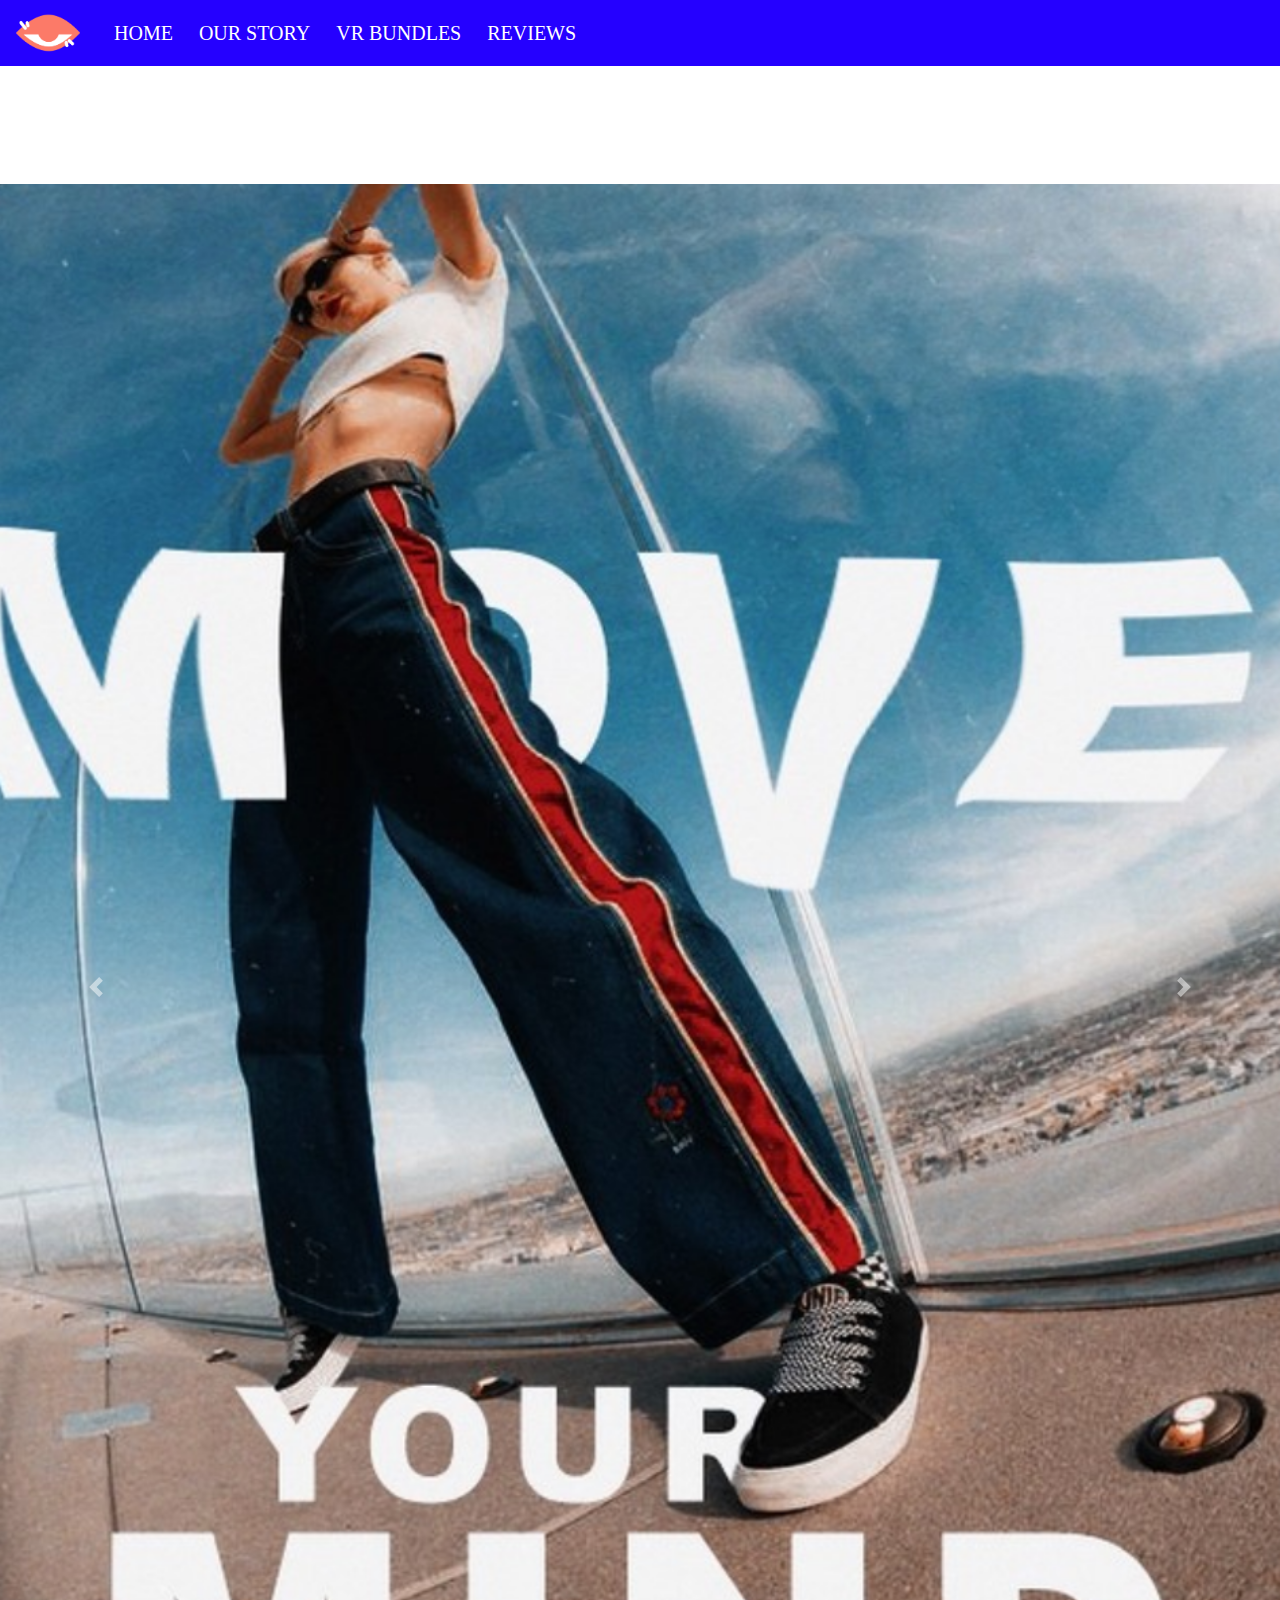
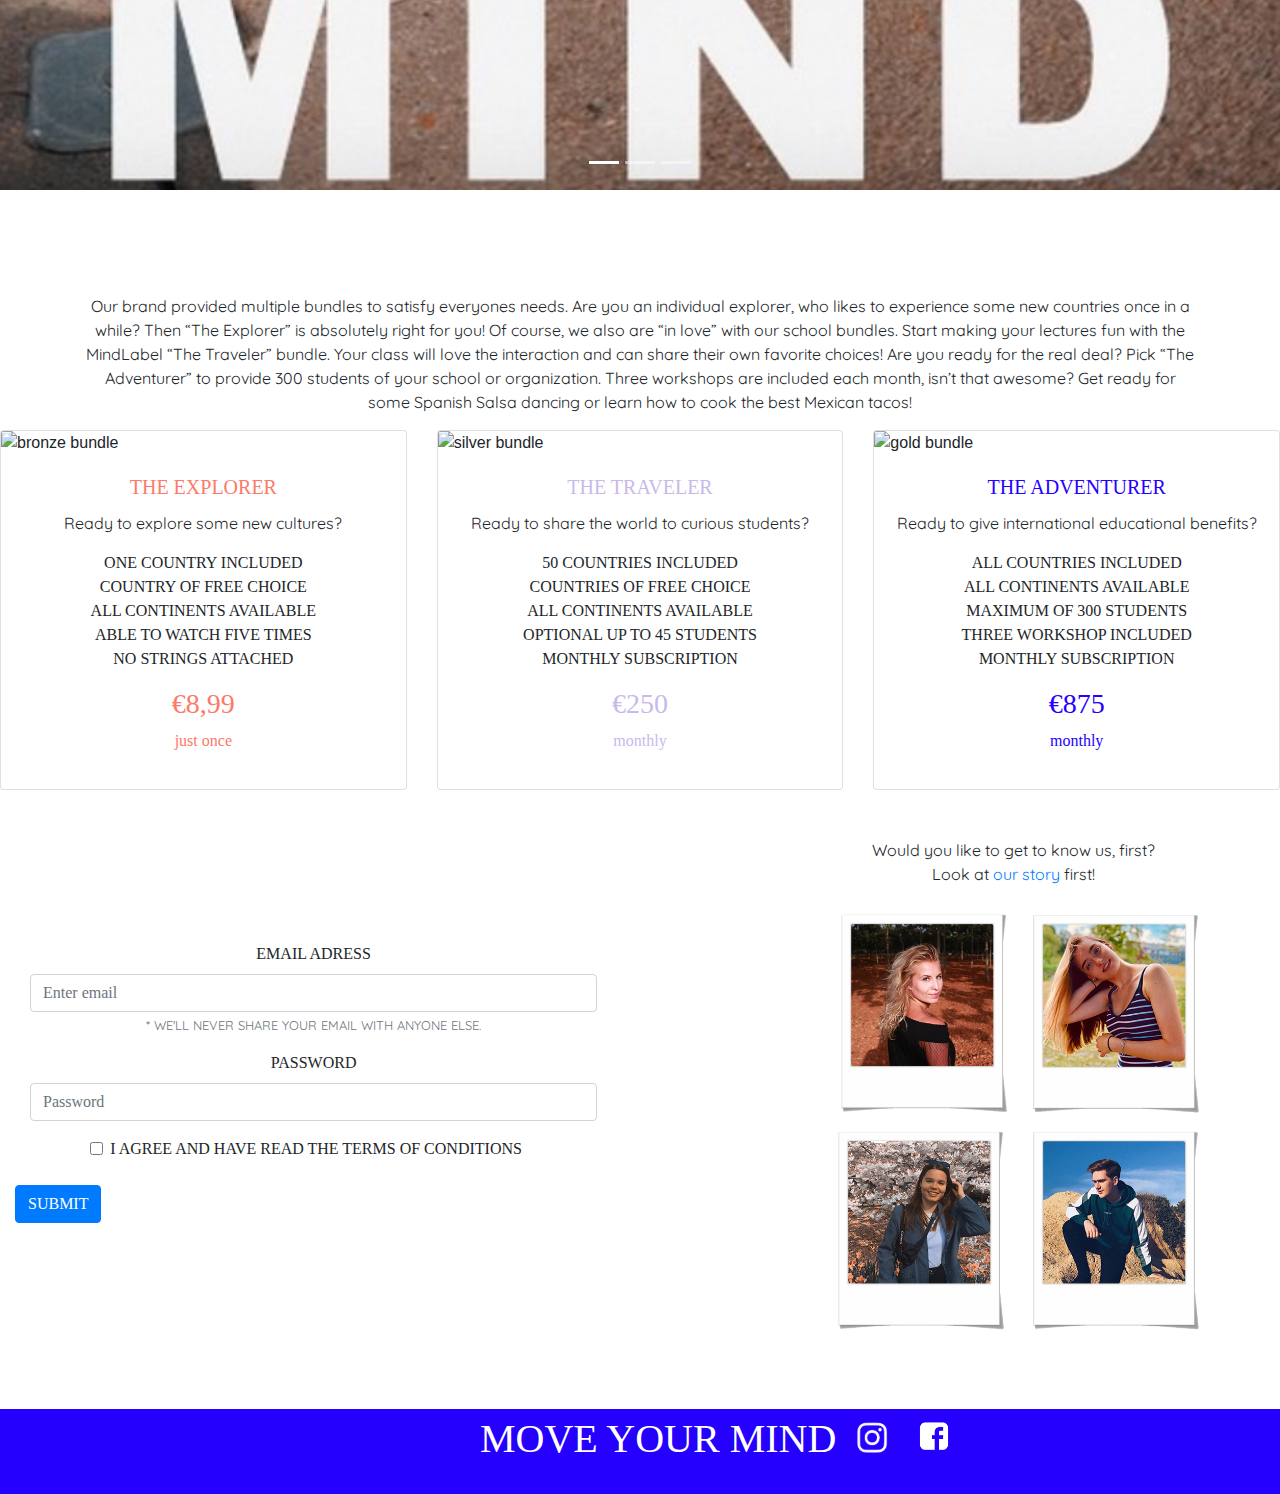
==== bundles.html @ 25750c15 "isa retouch" ====
<!doctype html>
<html> <head> 
<title>Mind Label</title>
<link href="css/styles.css" rel="stylesheet" type="text/css">
	
	 <!-- Required meta tags -->
    <meta charset="utf-8">
    <meta name="viewport" content="width=device-width, initial-scale=1, shrink-to-fit=no">

    <!-- Bootstrap CSS -->
    <link rel="stylesheet" href="css/bootstrap.min.css">
   <link href="https://fonts.googleapis.com/css?family=Quicksand&display=swap" rel="stylesheet">

	</head>
<body>
	  
  <nav class="navbar navbar-expand-lg ">
		  
 <a class="navbar-brand" href="#">
    <img src="images/logo2.png" width="64" height="40" alt="logo">
  </a>
		  
  <button class="navbar-toggler" type="button" data-toggle="collapse" data-target="#navbarNav" aria-controls="navbarNav" aria-expanded="false" aria-label="Toggle navigation">
    <span class="navbar-toggler-icon"></span>
  </button>
  <div class="collapse navbar-collapse" id="navbarNav">
    <ul class="navbar-nav">
      <li class="nav-item active">
        <a class="nav-link" href="index.html">Home <span class="sr-only">(current)</span></a>
      </li>
      <li class="nav-item">
        <a class="nav-link" href="ourstory.html">Our Story</a>
      </li>
      <li class="nav-item">
        <a class="nav-link" href="bundles.html">VR Bundles</a>
      </li>
      <li class="nav-item">
        <a class="nav-link" href="reviews.html">Reviews</a>
      </li>
    </ul>
  </div>
</nav>
	  
  <h1 class="bigtitle">Mind Label</h1>

	  
	  	<!-- VERANDER HIER BOVEN NIKS -->  

	  	<br>
	
	<div id="carouselExampleIndicators" class="carousel slide" data-ride="carousel">
  <ol class="carousel-indicators">
    <li data-target="#carouselExampleIndicators" data-slide-to="0" class="active"></li>
    <li data-target="#carouselExampleIndicators" data-slide-to="1"></li>
    <li data-target="#carouselExampleIndicators" data-slide-to="2"></li>
  </ol>
  <div class="carousel-inner">
    <div class="carousel-item active">
      <img class="d-block w-100 img-fluid" src="images/mym1.png" alt="First slide">
    </div>
    <div class="carousel-item">
      <img class="d-block w-100 img-fluid" src="images/mym2.png" alt="Second slide">
    </div>
    <div class="carousel-item">
      <img class="d-block w-100 img-fluid" src="images/mym3.png" alt="Third slide">
    </div>
  </div>
  <a class="carousel-control-prev" href="#carouselExampleIndicators" role="button" data-slide="prev">
    <span class="carousel-control-prev-icon" aria-hidden="true"></span>
    <span class="sr-only">Previous</span>
  </a>
  <a class="carousel-control-next" href="#carouselExampleIndicators" role="button" data-slide="next">
    <span class="carousel-control-next-icon" aria-hidden="true"></span>
    <span class="sr-only">Next</span>
  </a>
</div><br><br>
	
<h2 class="bundletitle">EXPERIENCE OUR BUNDLES</h2>	
	  
	  <div class="container">
  <div class="row">
		<div class="col">
			<p class="text-body backgroundblock"> Our brand provided multiple bundles to satisfy everyones needs. Are you an individual explorer, who likes to experience some new countries once in a while? Then “The Explorer” is absolutely right for you! Of course, we also are “in love” with our school bundles. Start making your lectures fun with the MindLabel “The Traveler” bundle. Your class will love the interaction and can share their own favorite choices! Are you ready for the real deal? Pick “The Adventurer” to provide 300 students of your school or organization. Three workshops are included each month, isn’t that awesome? Get ready for some Spanish Salsa dancing or learn how to cook the best Mexican tacos! </p>
	  </div> </div> </div>
	  
	  <div class="card-deck">
  <div class="card">
    <img src="images/mindlabelpink.png" class="card-img-top" alt="bronze bundle">
    <div class="card-body">
      <h5 class="card-title thee1">THE EXPLORER</h5>
	  <p class="text-body"> Ready to explore some new cultures?</p>
      <p class="card-text bundletext"> ONE COUNTRY INCLUDED<br>COUNTRY OF FREE CHOICE<br>
		ALL CONTINENTS AVAILABLE<br>ABLE TO WATCH FIVE TIMES<br>NO STRINGS ATTACHED
	</p>
	<h3 class="thee1"> €8,99</h3><p class="thee1">just once</p>
    </div>
  </div>
  <div class="card">
    <img src="images/mindlabelpurple.png" class="card-img-top" alt="silver bundle">
    <div class="card-body">
      <h5 class="card-title thee2">THE TRAVELER</h5>
	  <p class="text-body"> Ready to share the world to curious students?</p>
      <p class="card-text bundletext">50 COUNTRIES INCLUDED<br>COUNTRIES OF FREE CHOICE<br>
		ALL CONTINENTS AVAILABLE<br>OPTIONAL UP TO 45 STUDENTS<br>
MONTHLY SUBSCRIPTION</p>
	  <h3 class="thee2">€250</h3><p class="thee2">monthly</p>
    </div>
  </div>
  <div class="card">
    <img src="images/mindlabelblue.png" class="card-img-top" alt="gold bundle">
    <div class="card-body">
      <h5 class="card-title thee">THE ADVENTURER</h5>
	  <p class="text-body"> Ready to give international educational benefits?</p>
      <p class="card-text bundletext">ALL COUNTRIES INCLUDED<br>ALL CONTINENTS AVAILABLE<br>MAXIMUM OF 300 STUDENTS<br>THREE WORKSHOP INCLUDED<br> MONTHLY SUBSCRIPTION<br></p>
		<h3 class="thee">€875</h3><p class="thee">monthly</p>
    </div>
  </div>
</div>
<br><br>
	  
<div class="container-fluid">
  <div class="row">
	<div class="col col-7"> 
	<div><h2 class="bundletitle col-7 col-md-10">ANY QUESTIONS? <br>
CONTACT US! </h2>
	  <form>
	    <div class="form-group bundletext col-7 col-md-10">
	      <label for="exampleInputEmail1">EMAIL ADRESS</label>
	      <input type="email" class="form-control" id="exampleInputEmail1" placeholder="Enter email">
	      <small id="emailHelp1" class="form-text text-muted text-body"> * WE'LL NEVER SHARE YOUR EMAIL WITH ANYONE ELSE.</small> </div>
	    <div class="form-group bundletext col-7 col-md-10">
	      <label for="exampleInputPassword1">PASSWORD</label>
	      <input type="password" class="form-control" id="exampleInputPassword1" placeholder="Password">
        </div>
	    <div class="form-check bundletext col-7 col-md-10">
	      <input type="checkbox" class="form-check-input" id="exampleCheck1">
	      <label class="form-check-label" for="exampleCheck1">I AGREE AND HAVE READ THE TERMS OF CONDITIONS</label>
        </div><br>
	    <button type="submit" class="btn btn-primary submit">SUBMIT</button>
      </form>
		
	  </div> 
    </div>  
    <div class="col col-5">
	<p class="text-body backgroundblock">Would you like to get to know us, first? <br>
		Look at <a href="ourstory.html" >our story</a> first!</p> 
		<a href="ourstory.html">
		<img src="images/onzekoppies.png" class="rounded mx-auto d-block" width="400" alt="Our story"></a>
	</div> 	
    </div> 
</div>
	  
	  
	  <!-- VERANDER HIER ONDER NIKS -->  
	  
	  
	 <footer>
	  
		  <p class="footertext">Move Your Mind 
			  
			  <a href="https://www.instagram.com/mind_label/"><img class="footerimage" src="images/instagramicon.png" style="width:4%;" alt="instagram icon"> </a>
			  
			  
			  <a href="https://www.facebook.com/MINDLABEL2020/" target="blank"><img class="footerimage" src="images/facebookicon.png" style="width:4%;" alt="instagram icon"> </a> </p>
		  
	  </footer>
	  
    <!-- Optional JavaScript -->
    <!-- jQuery first, then Popper.js, then Bootstrap JS -->
    <script src="js/jquery-3.4.1.slim.min.js"></script>
    <script src="js/bootstrap.bundle.min.js" ></script>
  </body>
	

</html>
---- css/styles.css ----
body {
background-image: url("../images/background.png");
background-repeat: repeat;
background-size: cover;
}

.bigtitle {
	font-family: 'arial black';
	text-transform: uppercase;
	text-align: center;
	font-size: 4.5rem;
	color: white;
}

.navbar {
	font-family: 'Arial Black';
	font-size: 20px;
	text-transform: uppercase;
	color: white;
	background-color: #2500ffff;
}

.nav-link {
	color: white;
	margin-left: 10px;
}

.nav-link:hover {
	color: #fc7a68;
}

.subheading {
	font-family: 'Arial Black';
	Text-transform: uppercase;
	Color: white;
	font-size: 40px;
	text-align: center;
	margin-top: 20px;
}

#description {
	font-size: 20px;
	
}

.heading2 {
	font-family: 'Arial Black';
	text-transform: uppercase;

	font-size: 30px;
	color: white;
	margin-top: 30px;
	text-align: center;
	margin-bottom: -1.8rem;
}

.text-body {
	font-family: 'Quicksand', sans-serif;
	text-align: center;

}


.hyperlinks {
	color: white;
}

.hyperlinks:hover {
	color: #fc7a68;
}

.btn {
	font-family: 'Arial Black';
	text-transform: uppercase;
	align-self: center;
}

#buttontag {
	background-color: #2500ffff;
	border-color: transparent;
	margin-left: 10rem;
}

#buttontag2 {
	background-color: #2500ffff;
	border-color: transparent;
	margin-left: 10rem;

}

.explorericon {
    margin-left: 66px;
}

#partnericon {
	margin-left: 26px;
	margin-top: 40px;
	margin-bottom: 10px;
}

footer {
	background-color: #2500ffff;
	margin-top: 3rem;
	width: 100%;
	height: 85px;

}

.footertext {
	Color: white;
	font-size: 40px;
	font-family: 'Arial Black';
	Text-transform: uppercase;
	margin-left: 30rem;
	
}

.footerimage {
	margin: 10px;
	margin-top: -0.7px;
}
.thee {
	font-family: arial Impact, Haettenschweiler, "Franklin Gothic Bold", "Arial Black", "sans-serif";
	color: #2500ffff;
	text-align: center;
}.thee1 {
	font-family: arial Impact, Haettenschweiler, "Franklin Gothic Bold", "Arial Black", "sans-serif";
	color: #fc7a68;
		text-align: center;
}.thee2 {
	font-family: arial Impact, Haettenschweiler, "Franklin Gothic Bold", "Arial Black", "sans-serif";
	color: #c9b9eb;
	text-align: center;
}
.bundletext {
	font-family: 'Arial Black', 'sans-serif';
	text-align: center;
	font: bold;
}
.bundletitle {
	font-family: 'arial black';
	text-transform: uppercase;
	text-align: center;
	font-size: 2.5rem;
	color: white;
}
.backgroundblock {
	background: white;
}
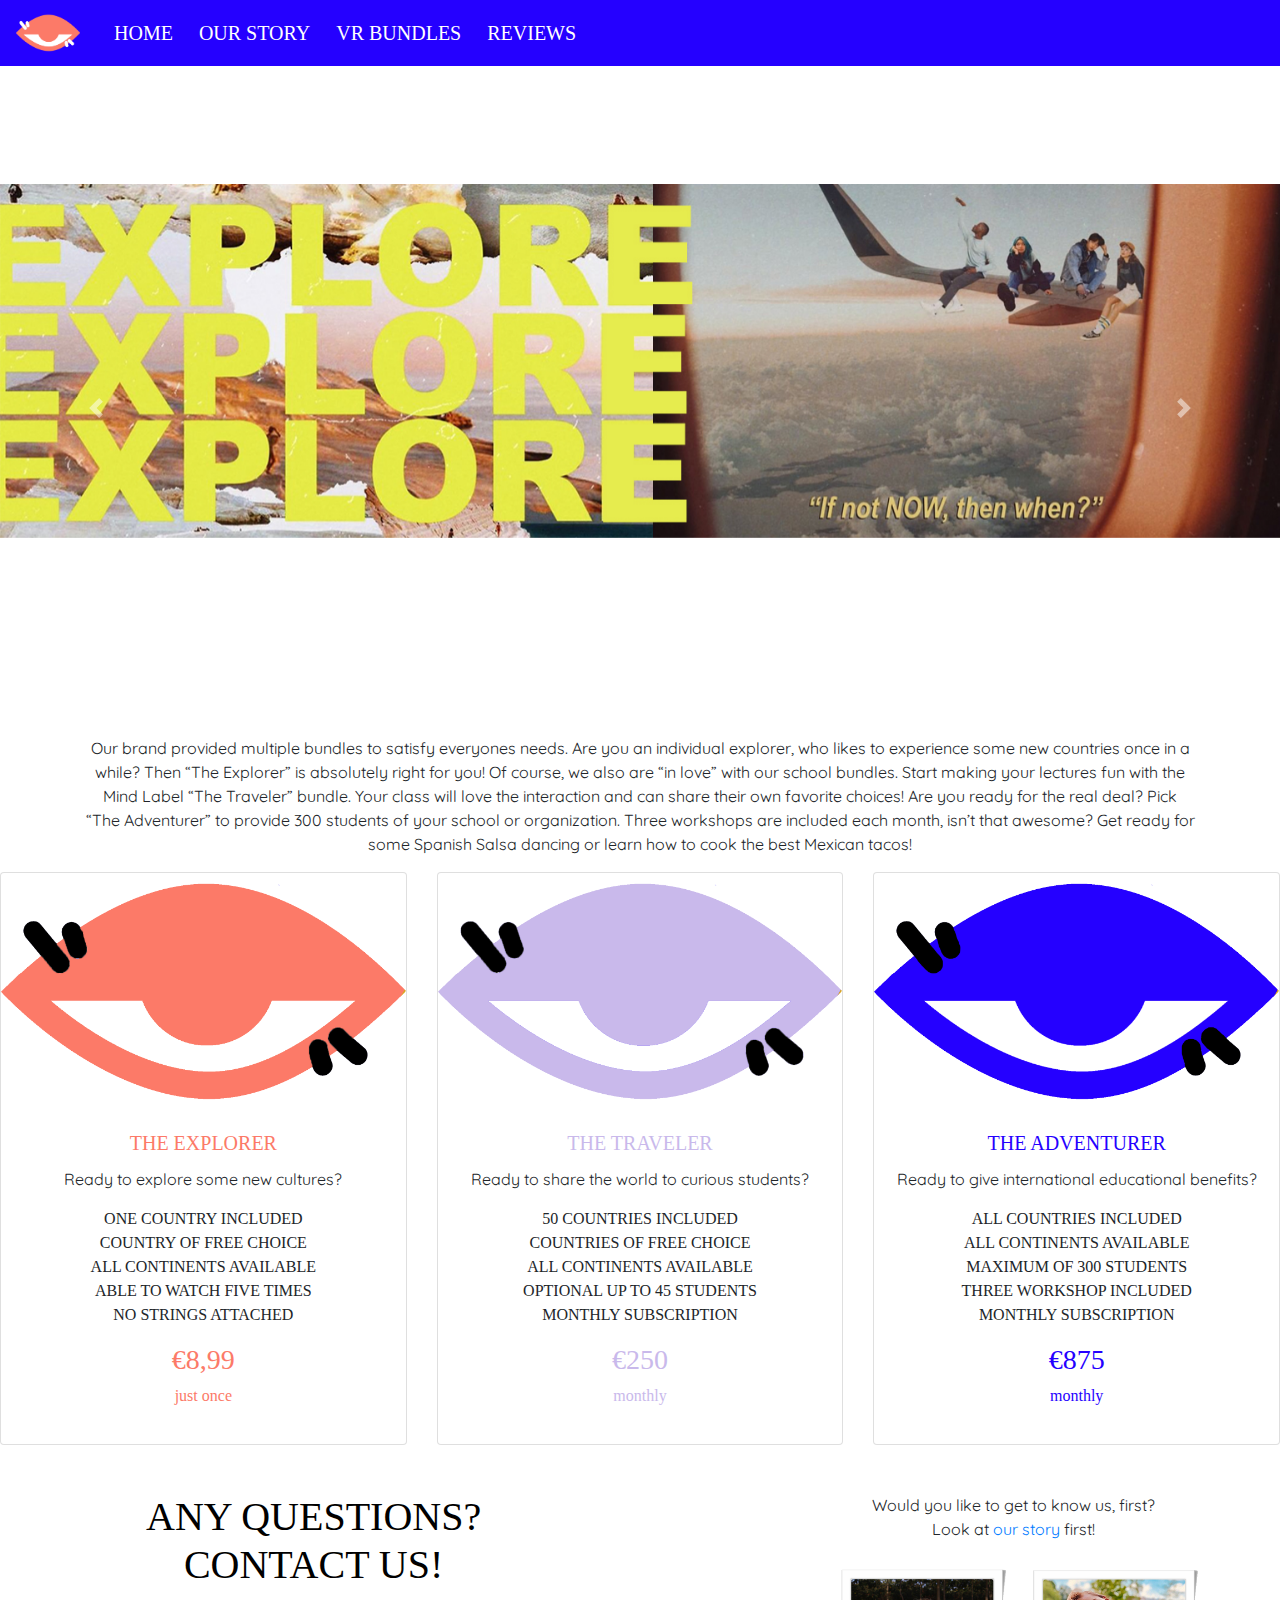
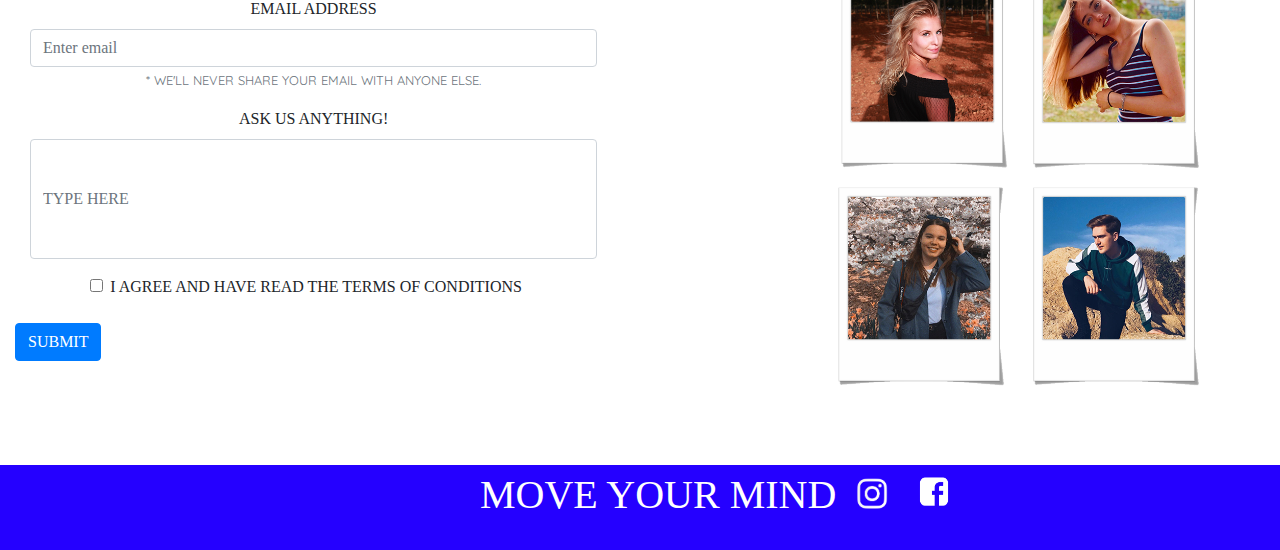
==== commit 7caae94d: "loes edits" ====
--- a/bundles.html
+++ b/bundles.html
@@ -1,5 +1,5 @@
 <!doctype html>
-<html> <head> 
+<html lang="en"> <head> 
 <title>Mind Label</title>
 <link href="css/styles.css" rel="stylesheet" type="text/css">
 	
@@ -56,10 +56,10 @@
   </ol>
   <div class="carousel-inner">
     <div class="carousel-item active">
-      <img class="d-block w-100 img-fluid" src="images/mym1.png" alt="First slide">
+      <img src="images/mym1.jpg" alt="First slide"  class="d-block w-100 img-fluid">
     </div>
     <div class="carousel-item">
-      <img class="d-block w-100 img-fluid" src="images/mym2.png" alt="Second slide">
+      <img src="images/mym2.png" alt="Second slide" class="d-block w-100 img-fluid">
     </div>
     <div class="carousel-item">
       <img class="d-block w-100 img-fluid" src="images/mym3.png" alt="Third slide">
@@ -80,7 +80,7 @@
 	  <div class="container">
   <div class="row">
 		<div class="col">
-			<p class="text-body backgroundblock"> Our brand provided multiple bundles to satisfy everyones needs. Are you an individual explorer, who likes to experience some new countries once in a while? Then “The Explorer” is absolutely right for you! Of course, we also are “in love” with our school bundles. Start making your lectures fun with the MindLabel “The Traveler” bundle. Your class will love the interaction and can share their own favorite choices! Are you ready for the real deal? Pick “The Adventurer” to provide 300 students of your school or organization. Three workshops are included each month, isn’t that awesome? Get ready for some Spanish Salsa dancing or learn how to cook the best Mexican tacos! </p>
+			<p class="text-body backgroundblock"> Our brand provided multiple bundles to satisfy everyones needs. Are you an individual explorer, who likes to experience some new countries once in a while? Then “The Explorer” is absolutely right for you! Of course, we also are “in love” with our school bundles. Start making your lectures fun with the Mind Label “The Traveler” bundle. Your class will love the interaction and can share their own favorite choices! Are you ready for the real deal? Pick “The Adventurer” to provide 300 students of your school or organization. Three workshops are included each month, isn’t that awesome? Get ready for some Spanish Salsa dancing or learn how to cook the best Mexican tacos! </p>
 	  </div> </div> </div>
 	  
 	  <div class="card-deck">
@@ -123,14 +123,16 @@
 	<div class="col col-7"> 
 	<div><h2 class="bundletitle col-7 col-md-10">ANY QUESTIONS? <br>
 CONTACT US! </h2>
+		
+		<a name="contactform"></a>
 	  <form>
-	    <div class="form-group bundletext col-7 col-md-10">
-	      <label for="exampleInputEmail1">EMAIL ADRESS</label>
+	    <div class="form-group bundletext col-7 col-md-10" id="contactform">
+	      <label for="exampleInputEmail1">EMAIL ADDRESS</label>
 	      <input type="email" class="form-control" id="exampleInputEmail1" placeholder="Enter email">
 	      <small id="emailHelp1" class="form-text text-muted text-body"> * WE'LL NEVER SHARE YOUR EMAIL WITH ANYONE ELSE.</small> </div>
 	    <div class="form-group bundletext col-7 col-md-10">
-	      <label for="exampleInputPassword1">PASSWORD</label>
-	      <input type="password" class="form-control" id="exampleInputPassword1" placeholder="Password">
+	      <label for="exampleInputPassword1">ASK US ANYTHING!</label>
+	      <input type="password" class="form-control" id="exampleInputPassword1" placeholder="TYPE HERE">
         </div>
 	    <div class="form-check bundletext col-7 col-md-10">
 	      <input type="checkbox" class="form-check-input" id="exampleCheck1">
--- a/css/styles.css
+++ b/css/styles.css
@@ -25,6 +25,12 @@
 	margin-left: 10px;
 }
 
+.video {
+	margin-left: 16.5rem;
+	border: 0;
+	
+}
+
 .nav-link:hover {
 	color: #fc7a68;
 }
@@ -37,6 +43,35 @@
 	text-align: center;
 	margin-top: 20px;
 }
+
+.subheading2 {
+	font-family: 'Arial Black';
+	Text-transform: uppercase;
+	Color: white;
+	font-size: 40px;
+	text-align: center;
+	margin-top: -1rem;
+}
+
+.subheading3 {
+	font-family: 'Arial Black';
+	Text-transform: uppercase;
+	Color: white;
+	font-size: 40px;
+	text-align: center;
+	margin-top: 10px;
+	margin-bottom: -10px;
+}
+
+.subheading4 {
+	font-family: 'Arial Black';
+	Text-transform: uppercase;
+	font-size: 20px;
+	text-align: center;
+	margin-top: 3rem;
+	margin-bottom: -10px;
+}
+
 
 #description {
 	font-size: 20px;
@@ -60,8 +95,25 @@
 
 }
 
+.carousel {
+	height: 28rem;
+}
+
+#exampleInputPassword1 {
+	height: 120px;
+}
+
 
 .hyperlinks {
+	color: white;
+}
+
+.hyperlinks1 {
+	color: #2500ffff;
+
+}
+
+.hyperlinks1:hover {
 	color: white;
 }
 
@@ -144,6 +196,33 @@
 	font-size: 2.5rem;
 	color: white;
 }
+.row .col h2 {
+    background-color: rgba(255,255,255,1.00);
+	color: black;
+}
+body row {
+    background-color: rgba(246,246,246,1.00);
+}
 .backgroundblock {
 	background: white;
-}
+	color: #fc7a68;
+	text-align: center;
+}
+.text-testimonial {
+	font-family: 'Quicksand', sans-serif;
+	background: white;
+	
+}
+
+.backgroundblock2 {
+	background: white;
+	font-family: 'arial black';
+	color: #c9b9eb;
+	text-align: center;
+}
+.backgroundblock3 {
+	background: white;
+	font-family: 'arial black';
+	color: #2500ffff;
+	text-align: center;
+}
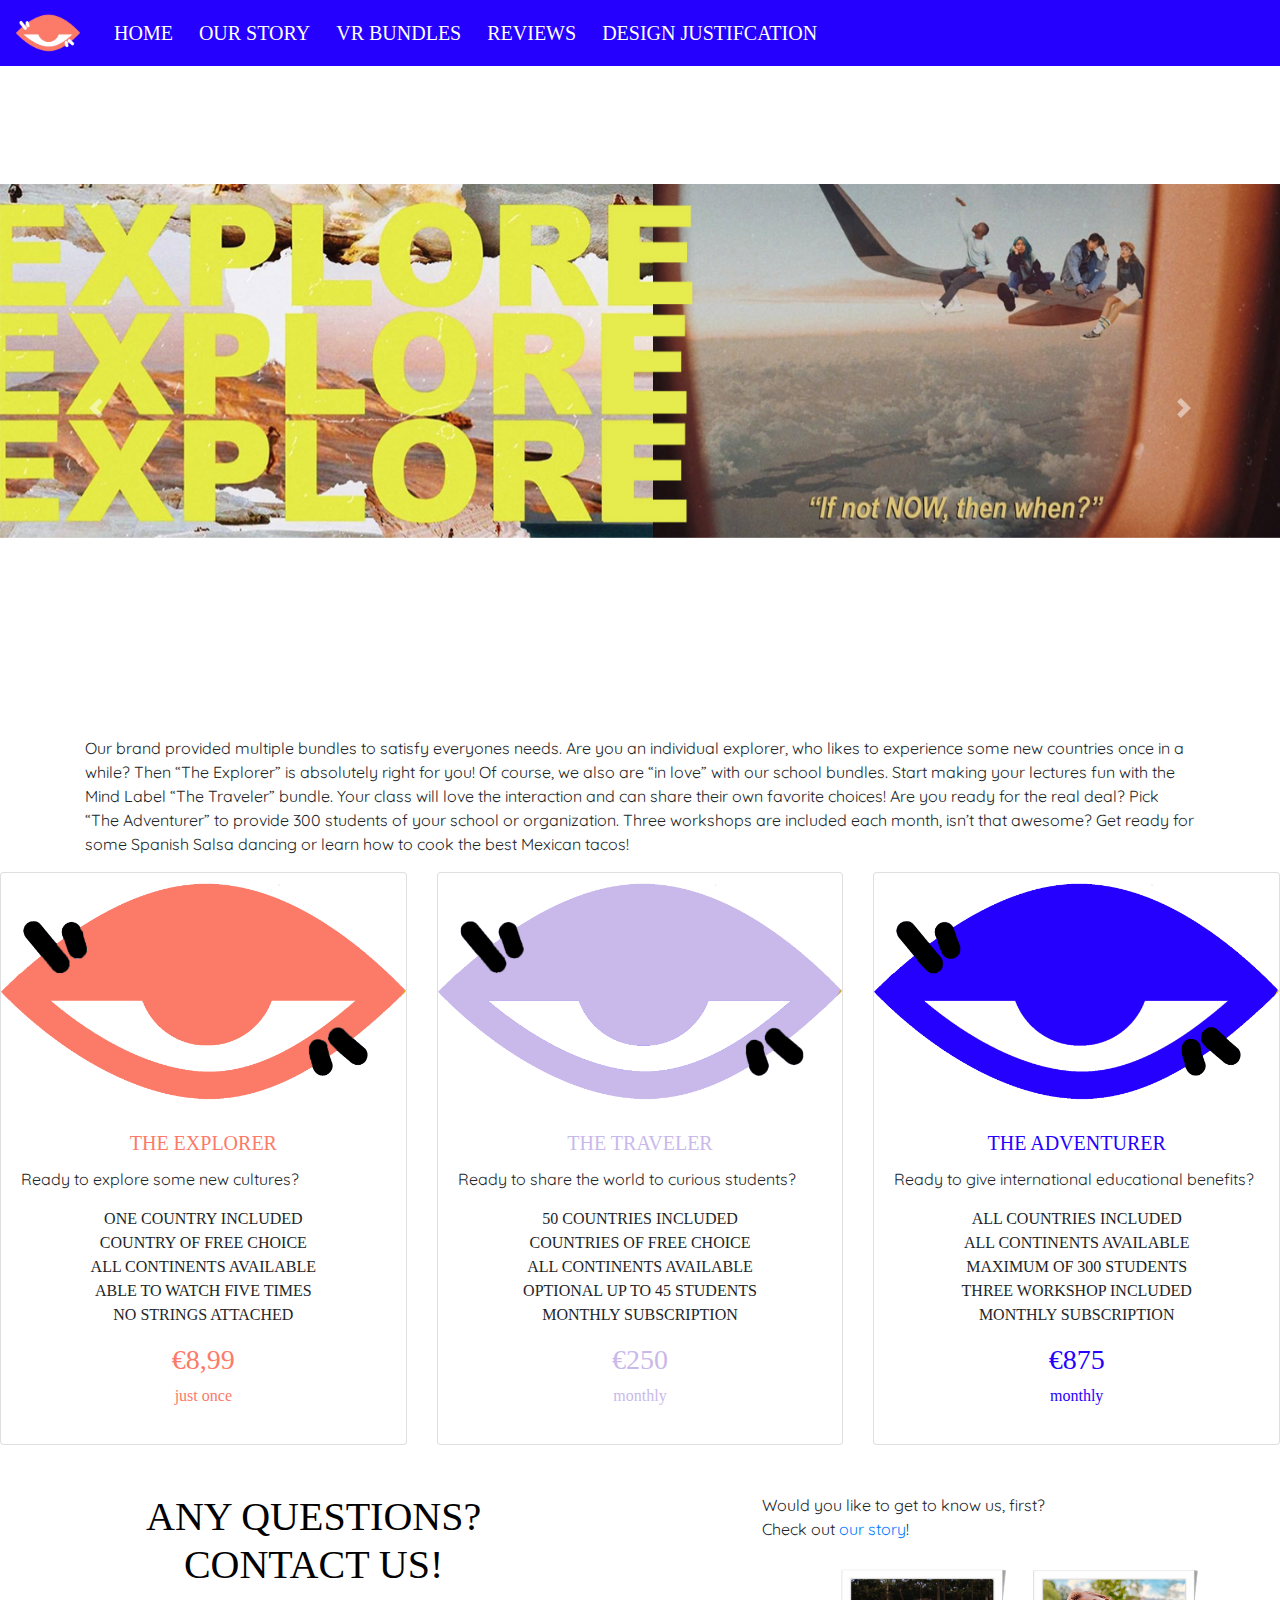
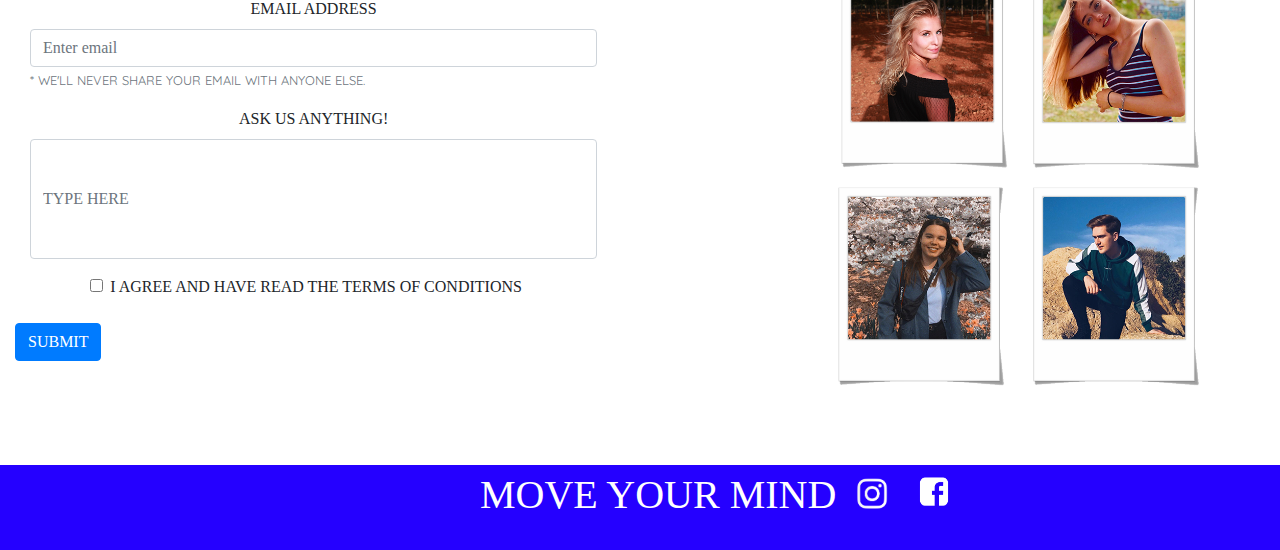
==== commit 1334b285: "update - isa" ====
--- a/bundles.html
+++ b/bundles.html
@@ -37,6 +37,9 @@
       <li class="nav-item">
         <a class="nav-link" href="reviews.html">Reviews</a>
       </li>
+	 <li class="nav-item">
+        <a class="nav-link" href="designjustification.html">Design Justifcation</a>
+      </li>
     </ul>
   </div>
 </nav>
@@ -75,8 +78,10 @@
   </a>
 </div><br><br>
 	
-<h2 class="bundletitle">EXPERIENCE OUR BUNDLES</h2>	
-	  
+<h2 class="bundletitle col-md-12">EXPERIENCE OUR BUNDLES 
+	  </h2>	
+	
+
 	  <div class="container">
   <div class="row">
 		<div class="col">
@@ -145,7 +150,7 @@
     </div>  
     <div class="col col-5">
 	<p class="text-body backgroundblock">Would you like to get to know us, first? <br>
-		Look at <a href="ourstory.html" >our story</a> first!</p> 
+		Check out <a href="ourstory.html" >our story</a>!</p> 
 		<a href="ourstory.html">
 		<img src="images/onzekoppies.png" class="rounded mx-auto d-block" width="400" alt="Our story"></a>
 	</div> 	
--- a/css/styles.css
+++ b/css/styles.css
@@ -226,3 +226,16 @@
 	color: #2500ffff;
 	text-align: center;
 }
+.backgroundblock4 {
+	background: white;
+	color: #fc7a68;
+	text-align: left;
+}
+.gallery {
+	margin: 1px;
+}
+.text-body {
+	font-family: 'Quicksand', sans-serif;
+	text-align: left;
+
+}
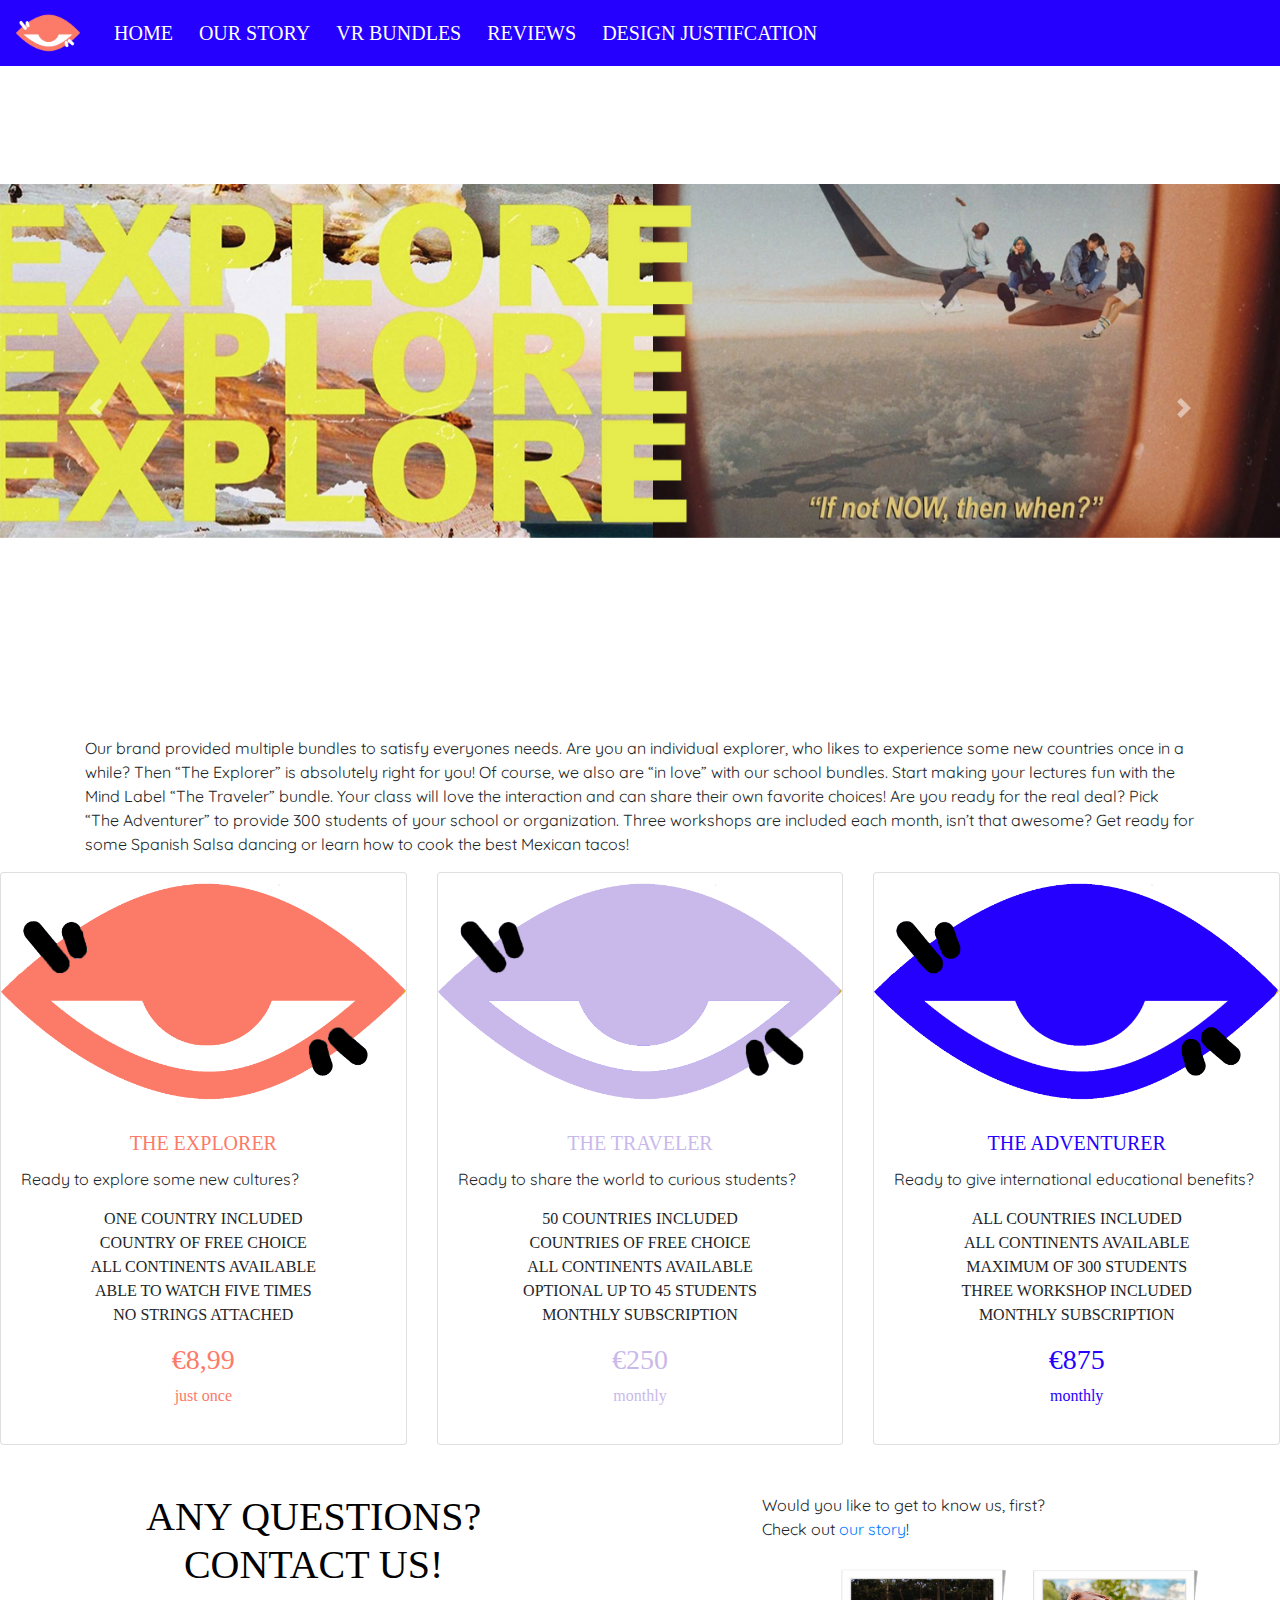
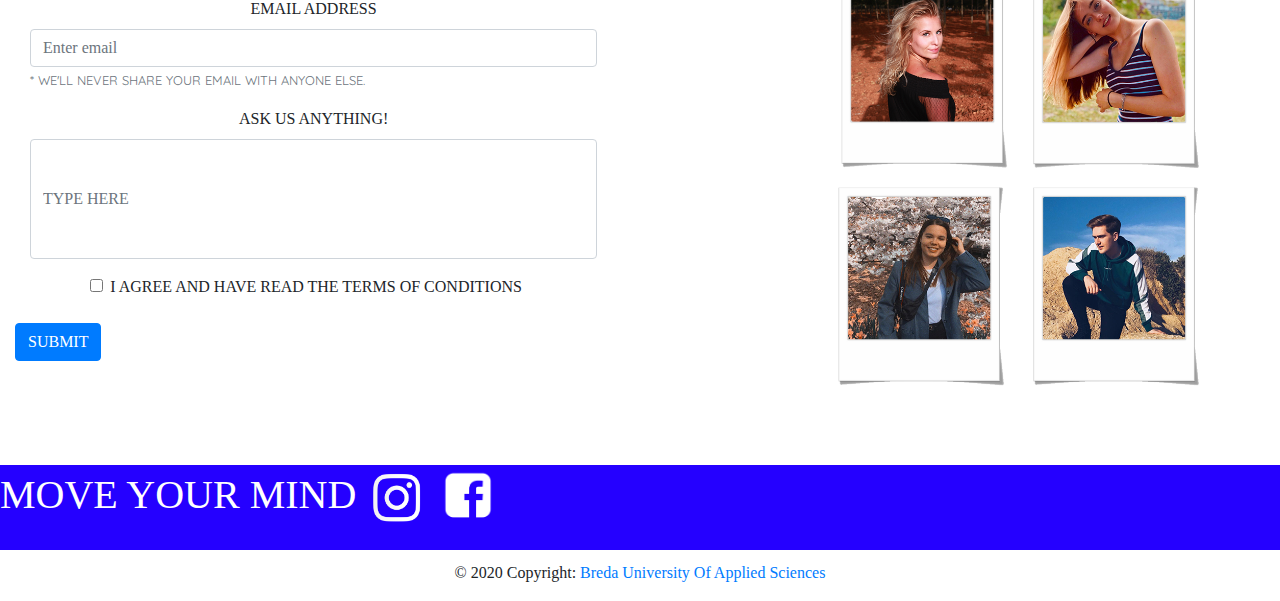
==== commit c88a9805: "last changes - isa" ====
--- a/bundles.html
+++ b/bundles.html
@@ -161,16 +161,19 @@
 	  <!-- VERANDER HIER ONDER NIKS -->  
 	  
 	  
-	 <footer>
+	   <footer>
 	  
-		  <p class="footertext">Move Your Mind 
+	<p class="footertext">Move Your Mind 
 			  
 			  <a href="https://www.instagram.com/mind_label/"><img class="footerimage" src="images/instagramicon.png" style="width:4%;" alt="instagram icon"> </a>
 			  
 			  
 			  <a href="https://www.facebook.com/MINDLABEL2020/" target="blank"><img class="footerimage" src="images/facebookicon.png" style="width:4%;" alt="instagram icon"> </a> </p>
+		  <div class="footer-copyright text-center py-3 bundletext">© 2020 Copyright:
+    <a href="https://buas.nl"> Breda University Of Applied Sciences</a>
+  </div>
 		  
-	  </footer>
+  </footer>
 	  
     <!-- Optional JavaScript -->
     <!-- jQuery first, then Popper.js, then Bootstrap JS -->
--- a/css/styles.css
+++ b/css/styles.css
@@ -159,17 +159,19 @@
 }
 
 .footertext {
-	Color: white;
-	font-size: 40px;
-	font-family: 'Arial Black';
-	Text-transform: uppercase;
-	margin-left: 30rem;
-	
+    Color: white;
+    font-size: 40px;
+    font-family: 'Arial Black';
+    Text-transform: uppercase;
+    clear: left;
 }
 
 .footerimage {
-	margin: 10px;
-	margin-top: -0.7px;
+    margin: 5px;
+    margin-top: 3px;
+    margin-bottom: 5px;
+    clear: both;
+    float: none;
 }
 .thee {
 	font-family: arial Impact, Haettenschweiler, "Franklin Gothic Bold", "Arial Black", "sans-serif";
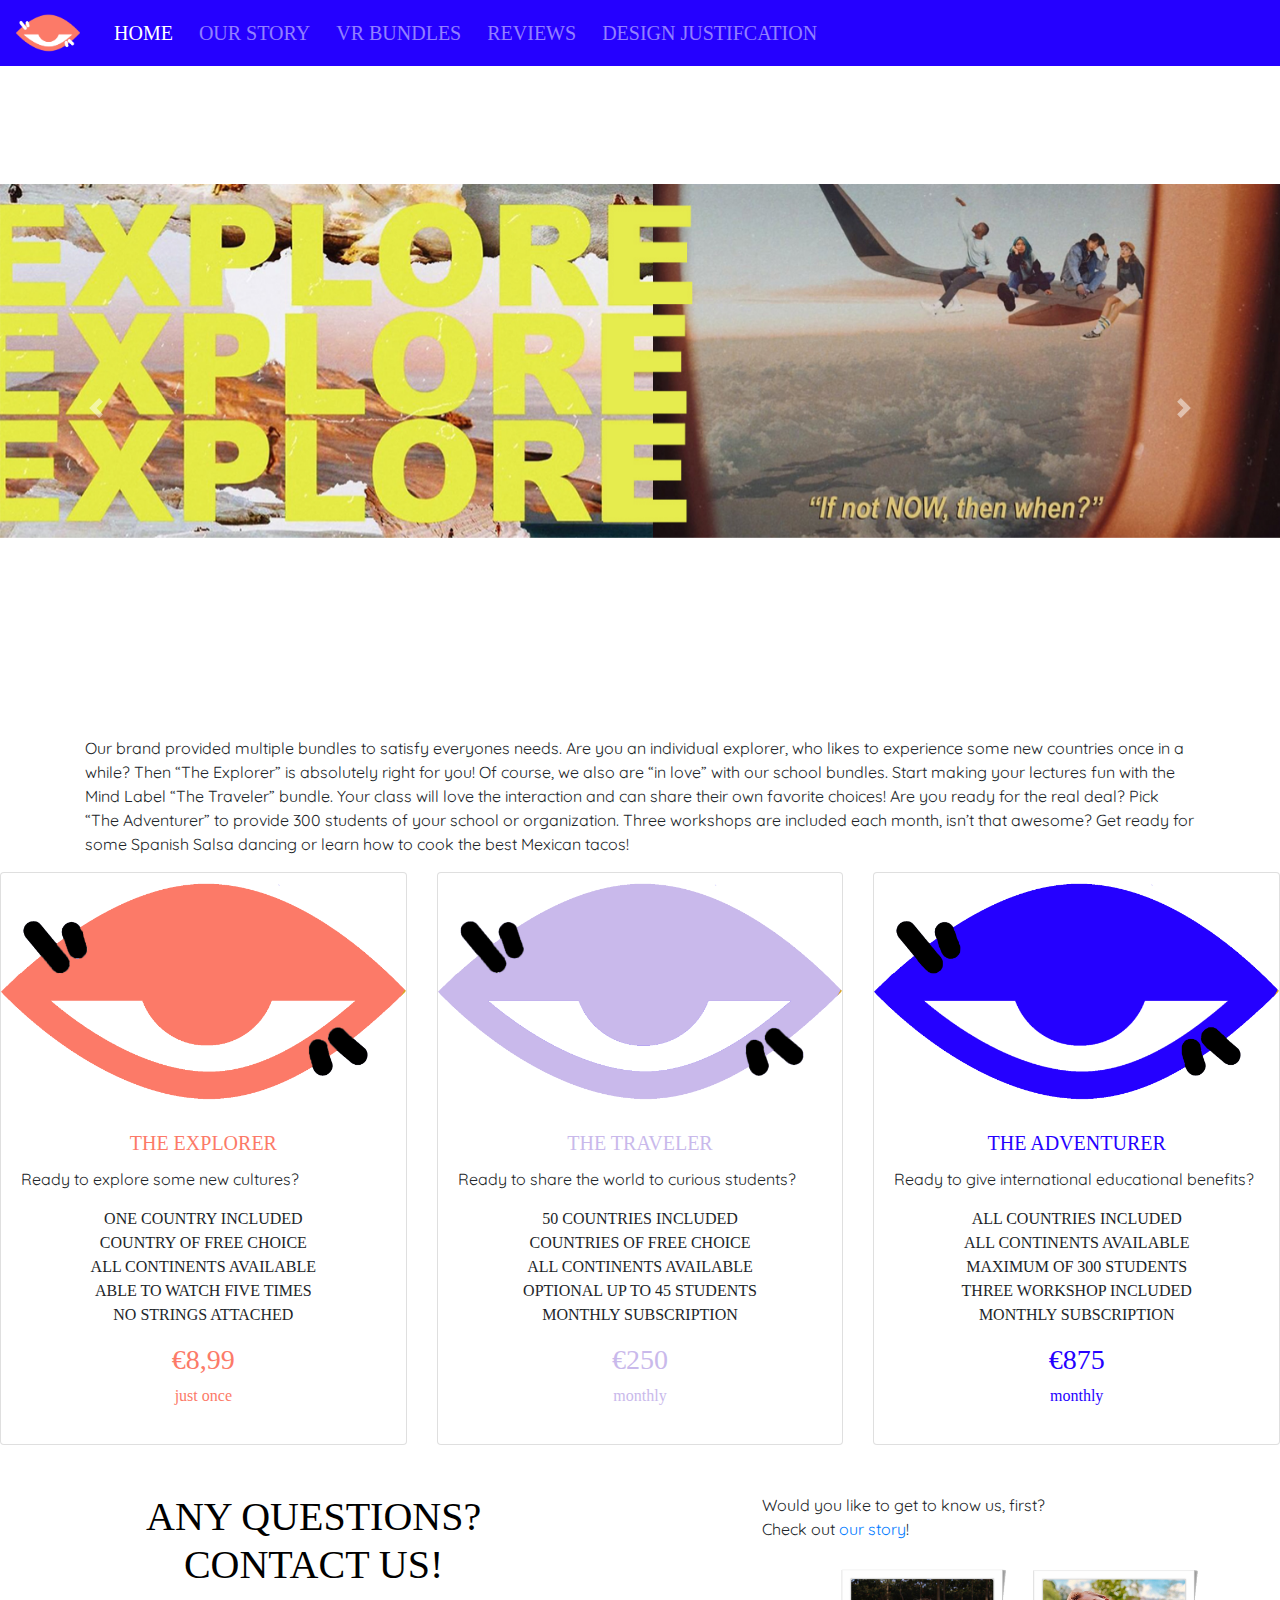
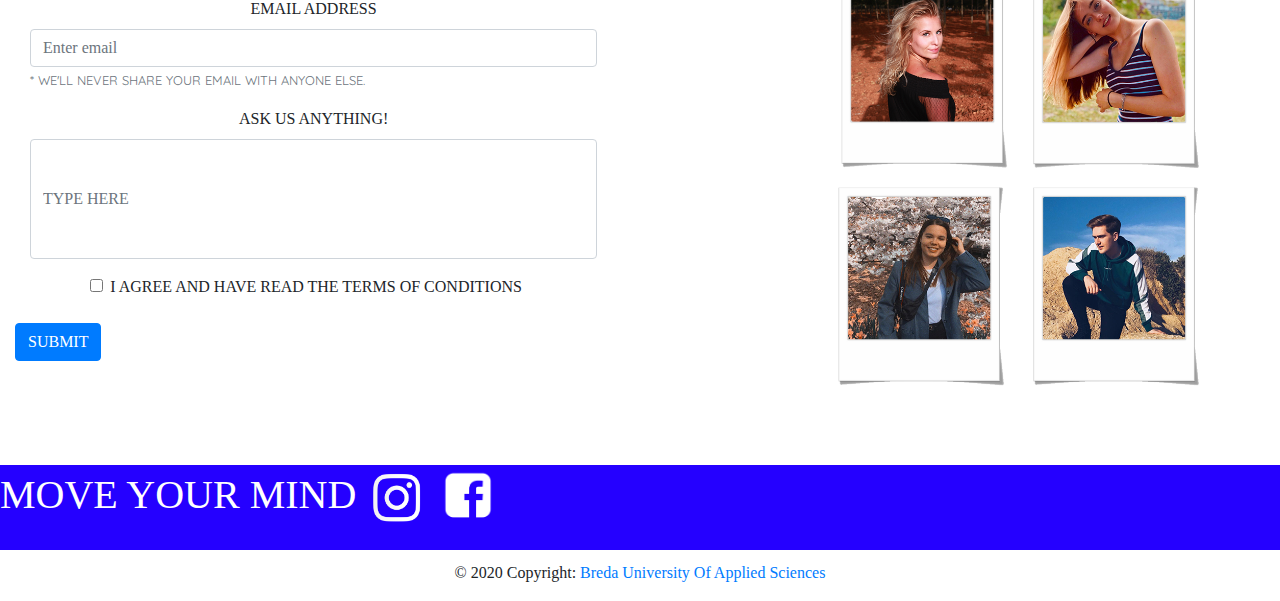
==== commit dfdf58ac: "loes updates" ====
--- a/bundles.html
+++ b/bundles.html
@@ -14,7 +14,7 @@
 	</head>
 <body>
 	  
-  <nav class="navbar navbar-expand-lg ">
+  <nav class="navbar navbar-expand-lg navbar-dark">
 		  
  <a class="navbar-brand" href="#">
     <img src="images/logo2.png" width="64" height="40" alt="logo">
--- a/css/styles.css
+++ b/css/styles.css
@@ -26,8 +26,7 @@
 }
 
 .video {
-	margin-left: 16.5rem;
-	border: 0;
+	border: 0px;
 	
 }
 
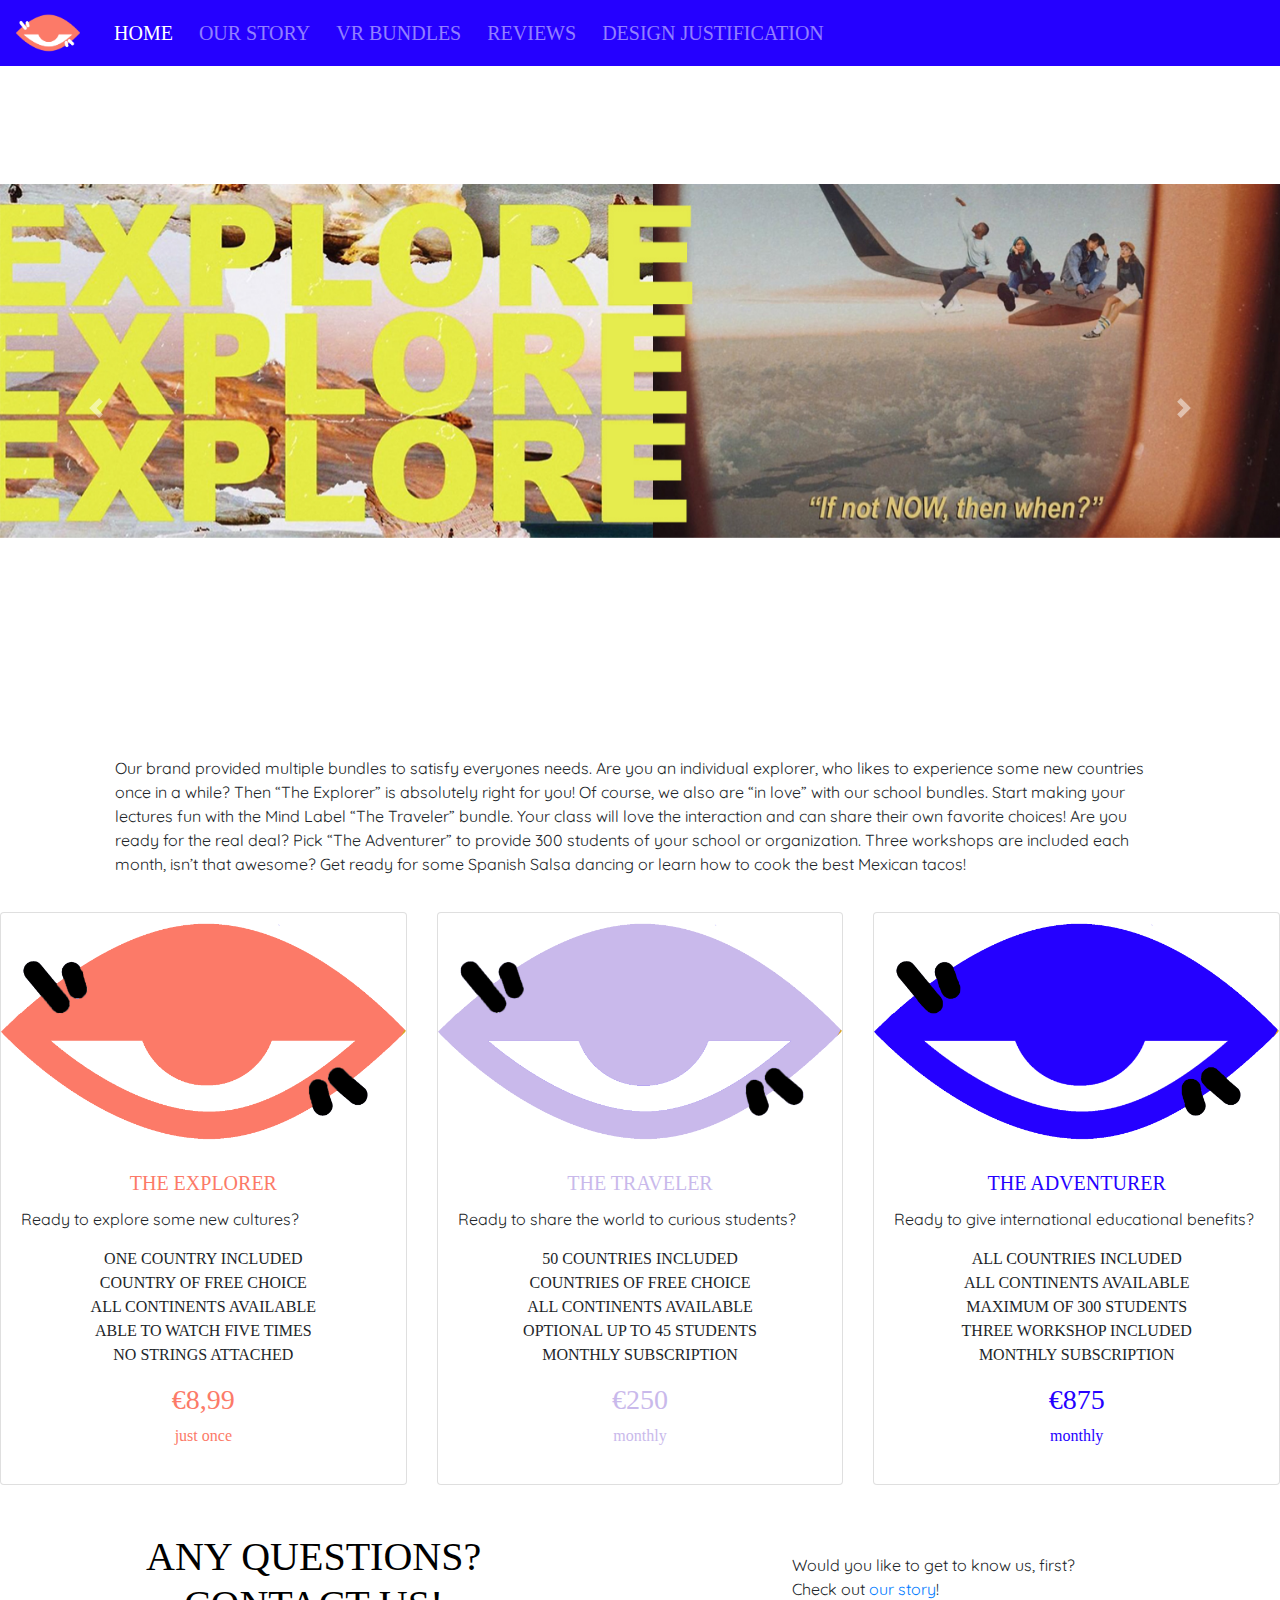
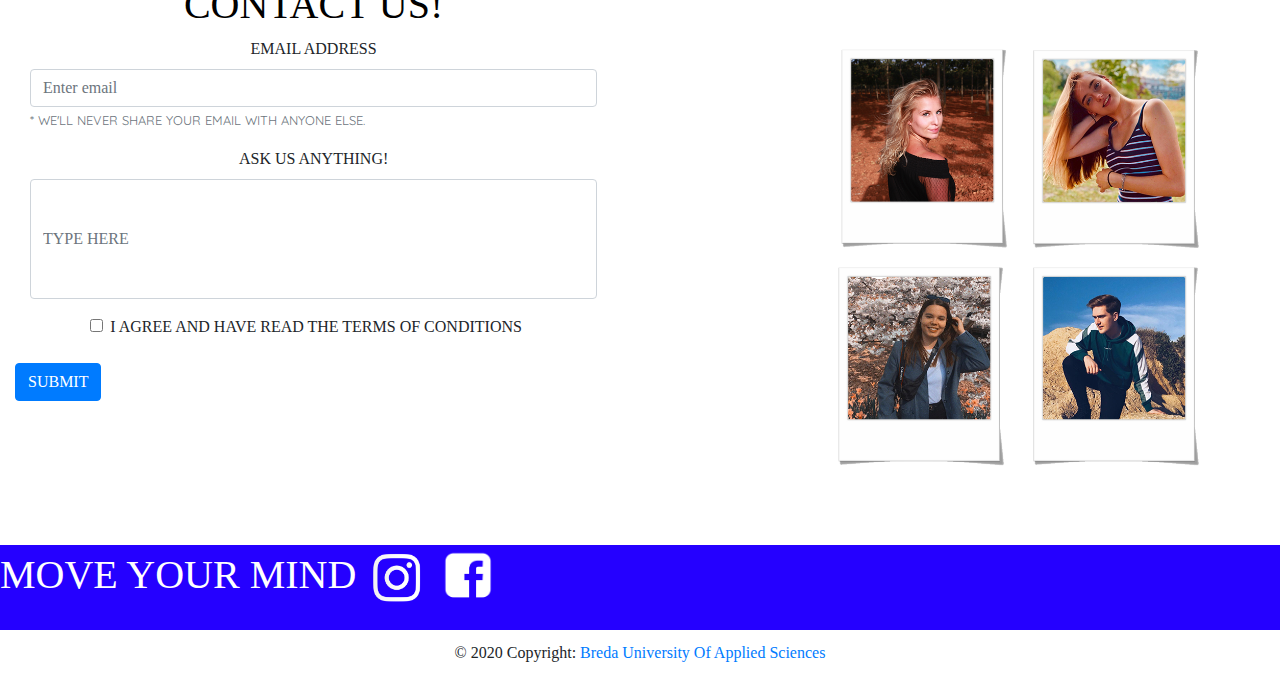
==== commit a8bb9a03: "last edits" ====
--- a/bundles.html
+++ b/bundles.html
@@ -38,7 +38,7 @@
         <a class="nav-link" href="reviews.html">Reviews</a>
       </li>
 	 <li class="nav-item">
-        <a class="nav-link" href="designjustification.html">Design Justifcation</a>
+        <a class="nav-link" href="designjustification.html">Design Justification</a>
       </li>
     </ul>
   </div>
@@ -85,12 +85,12 @@
 	  <div class="container">
   <div class="row">
 		<div class="col">
-			<p class="text-body backgroundblock"> Our brand provided multiple bundles to satisfy everyones needs. Are you an individual explorer, who likes to experience some new countries once in a while? Then “The Explorer” is absolutely right for you! Of course, we also are “in love” with our school bundles. Start making your lectures fun with the Mind Label “The Traveler” bundle. Your class will love the interaction and can share their own favorite choices! Are you ready for the real deal? Pick “The Adventurer” to provide 300 students of your school or organization. Three workshops are included each month, isn’t that awesome? Get ready for some Spanish Salsa dancing or learn how to cook the best Mexican tacos! </p>
+			<p class="text-body backgroundblock text-testimonial"> Our brand provided multiple bundles to satisfy everyones needs. Are you an individual explorer, who likes to experience some new countries once in a while? Then “The Explorer” is absolutely right for you! Of course, we also are “in love” with our school bundles. Start making your lectures fun with the Mind Label “The Traveler” bundle. Your class will love the interaction and can share their own favorite choices! Are you ready for the real deal? Pick “The Adventurer” to provide 300 students of your school or organization. Three workshops are included each month, isn’t that awesome? Get ready for some Spanish Salsa dancing or learn how to cook the best Mexican tacos! </p>
 	  </div> </div> </div>
 	  
 	  <div class="card-deck">
   <div class="card">
-    <img src="images/mindlabelpink.png" class="card-img-top" alt="bronze bundle">
+    <img src="images/mindlabelpink.png" class="card-img-top" alt="bronze bundle of mind label">
     <div class="card-body">
       <h5 class="card-title thee1">THE EXPLORER</h5>
 	  <p class="text-body"> Ready to explore some new cultures?</p>
@@ -101,7 +101,7 @@
     </div>
   </div>
   <div class="card">
-    <img src="images/mindlabelpurple.png" class="card-img-top" alt="silver bundle">
+    <img src="images/mindlabelpurple.png" class="card-img-top" alt="Silver Bundle of mind label">
     <div class="card-body">
       <h5 class="card-title thee2">THE TRAVELER</h5>
 	  <p class="text-body"> Ready to share the world to curious students?</p>
@@ -112,7 +112,7 @@
     </div>
   </div>
   <div class="card">
-    <img src="images/mindlabelblue.png" class="card-img-top" alt="gold bundle">
+    <img src="images/mindlabelblue.png" class="card-img-top" alt="gold bundle of mind label">
     <div class="card-body">
       <h5 class="card-title thee">THE ADVENTURER</h5>
 	  <p class="text-body"> Ready to give international educational benefits?</p>
@@ -149,10 +149,10 @@
 	  </div> 
     </div>  
     <div class="col col-5">
-	<p class="text-body backgroundblock">Would you like to get to know us, first? <br>
+	<p class="text-body backgroundblock text-testimonial">Would you like to get to know us, first? <br>
 		Check out <a href="ourstory.html" >our story</a>!</p> 
 		<a href="ourstory.html">
-		<img src="images/onzekoppies.png" class="rounded mx-auto d-block" width="400" alt="Our story"></a>
+		<img src="images/onzekoppies.png" class="rounded mx-auto d-block" width="400" alt="founders of mind label"></a>
 	</div> 	
     </div> 
 </div>
--- a/css/styles.css
+++ b/css/styles.css
@@ -206,13 +206,17 @@
 }
 .backgroundblock {
 	background: white;
+	font-family: 'arial black';
 	color: #fc7a68;
 	text-align: center;
 }
 .text-testimonial {
-	font-family: 'Quicksand', sans-serif;
-	background: white;
-	
+    font-family: 'Quicksand', sans-serif;
+    background: white;
+    padding-left: 30px;
+    padding-right: 30px;
+    padding-top: 20px;
+    padding-bottom: 20px;
 }
 
 .backgroundblock2 {
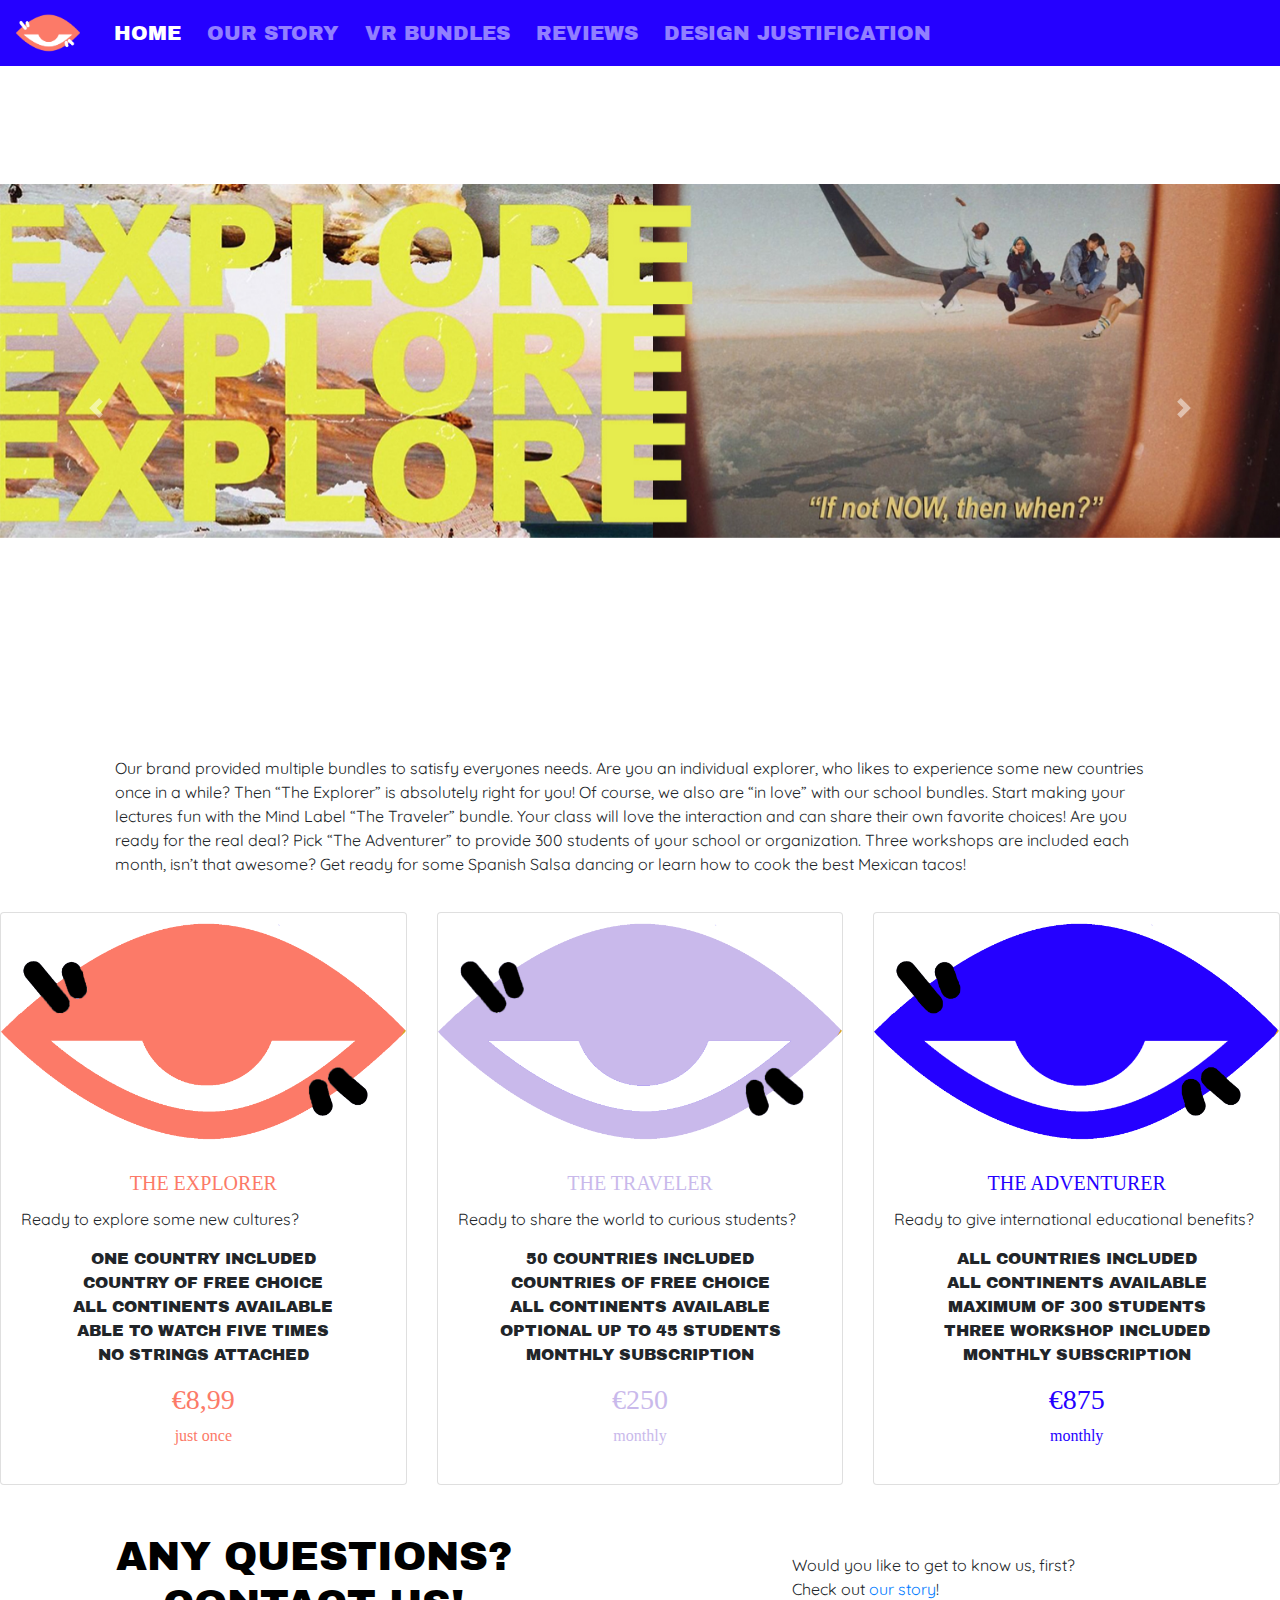
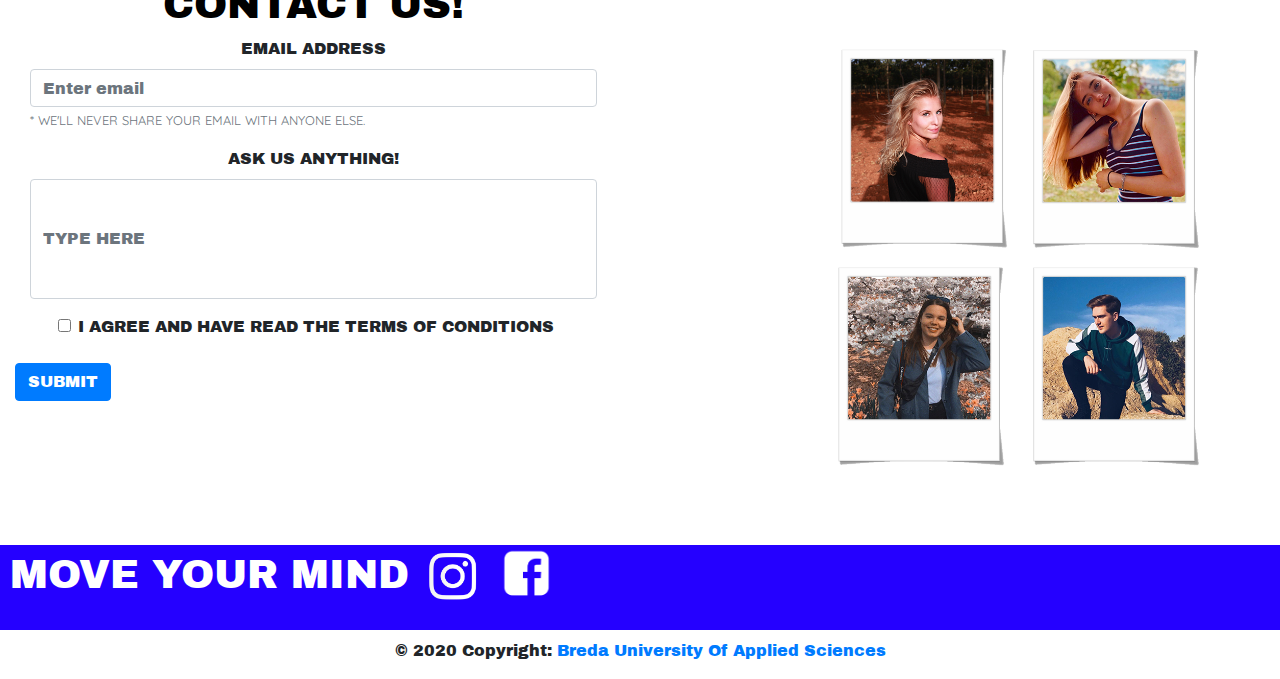
==== commit d9b7d2c1: "loes fix" ====
--- a/bundles.html
+++ b/bundles.html
@@ -10,7 +10,8 @@
     <!-- Bootstrap CSS -->
     <link rel="stylesheet" href="css/bootstrap.min.css">
    <link href="https://fonts.googleapis.com/css?family=Quicksand&display=swap" rel="stylesheet">
-
+<link href="https://fonts.googleapis.com/css2?family=Archivo+Black&display=swap" rel="stylesheet">
+	
 	</head>
 <body>
 	  
--- a/css/styles.css
+++ b/css/styles.css
@@ -5,7 +5,7 @@
 }
 
 .bigtitle {
-	font-family: 'arial black';
+	font-family: 'Archivo Black', sans-serif;
 	text-transform: uppercase;
 	text-align: center;
 	font-size: 4.5rem;
@@ -13,7 +13,7 @@
 }
 
 .navbar {
-	font-family: 'Arial Black';
+	font-family: 'Archivo Black', sans-serif;
 	font-size: 20px;
 	text-transform: uppercase;
 	color: white;
@@ -35,7 +35,7 @@
 }
 
 .subheading {
-	font-family: 'Arial Black';
+font-family: 'Archivo Black', sans-serif;
 	Text-transform: uppercase;
 	Color: white;
 	font-size: 40px;
@@ -44,7 +44,7 @@
 }
 
 .subheading2 {
-	font-family: 'Arial Black';
+font-family: 'Archivo Black', sans-serif;
 	Text-transform: uppercase;
 	Color: white;
 	font-size: 40px;
@@ -53,7 +53,7 @@
 }
 
 .subheading3 {
-	font-family: 'Arial Black';
+font-family: 'Archivo Black', sans-serif;
 	Text-transform: uppercase;
 	Color: white;
 	font-size: 40px;
@@ -63,7 +63,7 @@
 }
 
 .subheading4 {
-	font-family: 'Arial Black';
+font-family: 'Archivo Black', sans-serif;
 	Text-transform: uppercase;
 	font-size: 20px;
 	text-align: center;
@@ -71,6 +71,15 @@
 	margin-bottom: -10px;
 }
 
+.subheading5 {
+font-family: 'Archivo Black', sans-serif;
+	Text-transform: uppercase;
+	Color: white;
+	font-size: 40px;
+	text-align: center;
+	margin-top: -5rem;
+	
+}
 
 #description {
 	font-size: 20px;
@@ -78,7 +87,7 @@
 }
 
 .heading2 {
-	font-family: 'Arial Black';
+font-family: 'Archivo Black', sans-serif;
 	text-transform: uppercase;
 
 	font-size: 30px;
@@ -121,7 +130,7 @@
 }
 
 .btn {
-	font-family: 'Arial Black';
+font-family: 'Archivo Black', sans-serif;
 	text-transform: uppercase;
 	align-self: center;
 }
@@ -160,7 +169,8 @@
 .footertext {
     Color: white;
     font-size: 40px;
-    font-family: 'Arial Black';
+font-family: 'Archivo Black', sans-serif;
+	margin-left: 10px;
     Text-transform: uppercase;
     clear: left;
 }
@@ -186,12 +196,12 @@
 	text-align: center;
 }
 .bundletext {
-	font-family: 'Arial Black', 'sans-serif';
+font-family: 'Archivo Black', sans-serif;
 	text-align: center;
 	font: bold;
 }
 .bundletitle {
-	font-family: 'arial black';
+font-family: 'Archivo Black', sans-serif;
 	text-transform: uppercase;
 	text-align: center;
 	font-size: 2.5rem;
@@ -206,7 +216,7 @@
 }
 .backgroundblock {
 	background: white;
-	font-family: 'arial black';
+font-family: 'Archivo Black', sans-serif;
 	color: #fc7a68;
 	text-align: center;
 }
@@ -221,13 +231,13 @@
 
 .backgroundblock2 {
 	background: white;
-	font-family: 'arial black';
+	font-family: 'Archivo Black', sans-serif;
 	color: #c9b9eb;
 	text-align: center;
 }
 .backgroundblock3 {
 	background: white;
-	font-family: 'arial black';
+	font-family: 'Archivo Black', sans-serif;
 	color: #2500ffff;
 	text-align: center;
 }
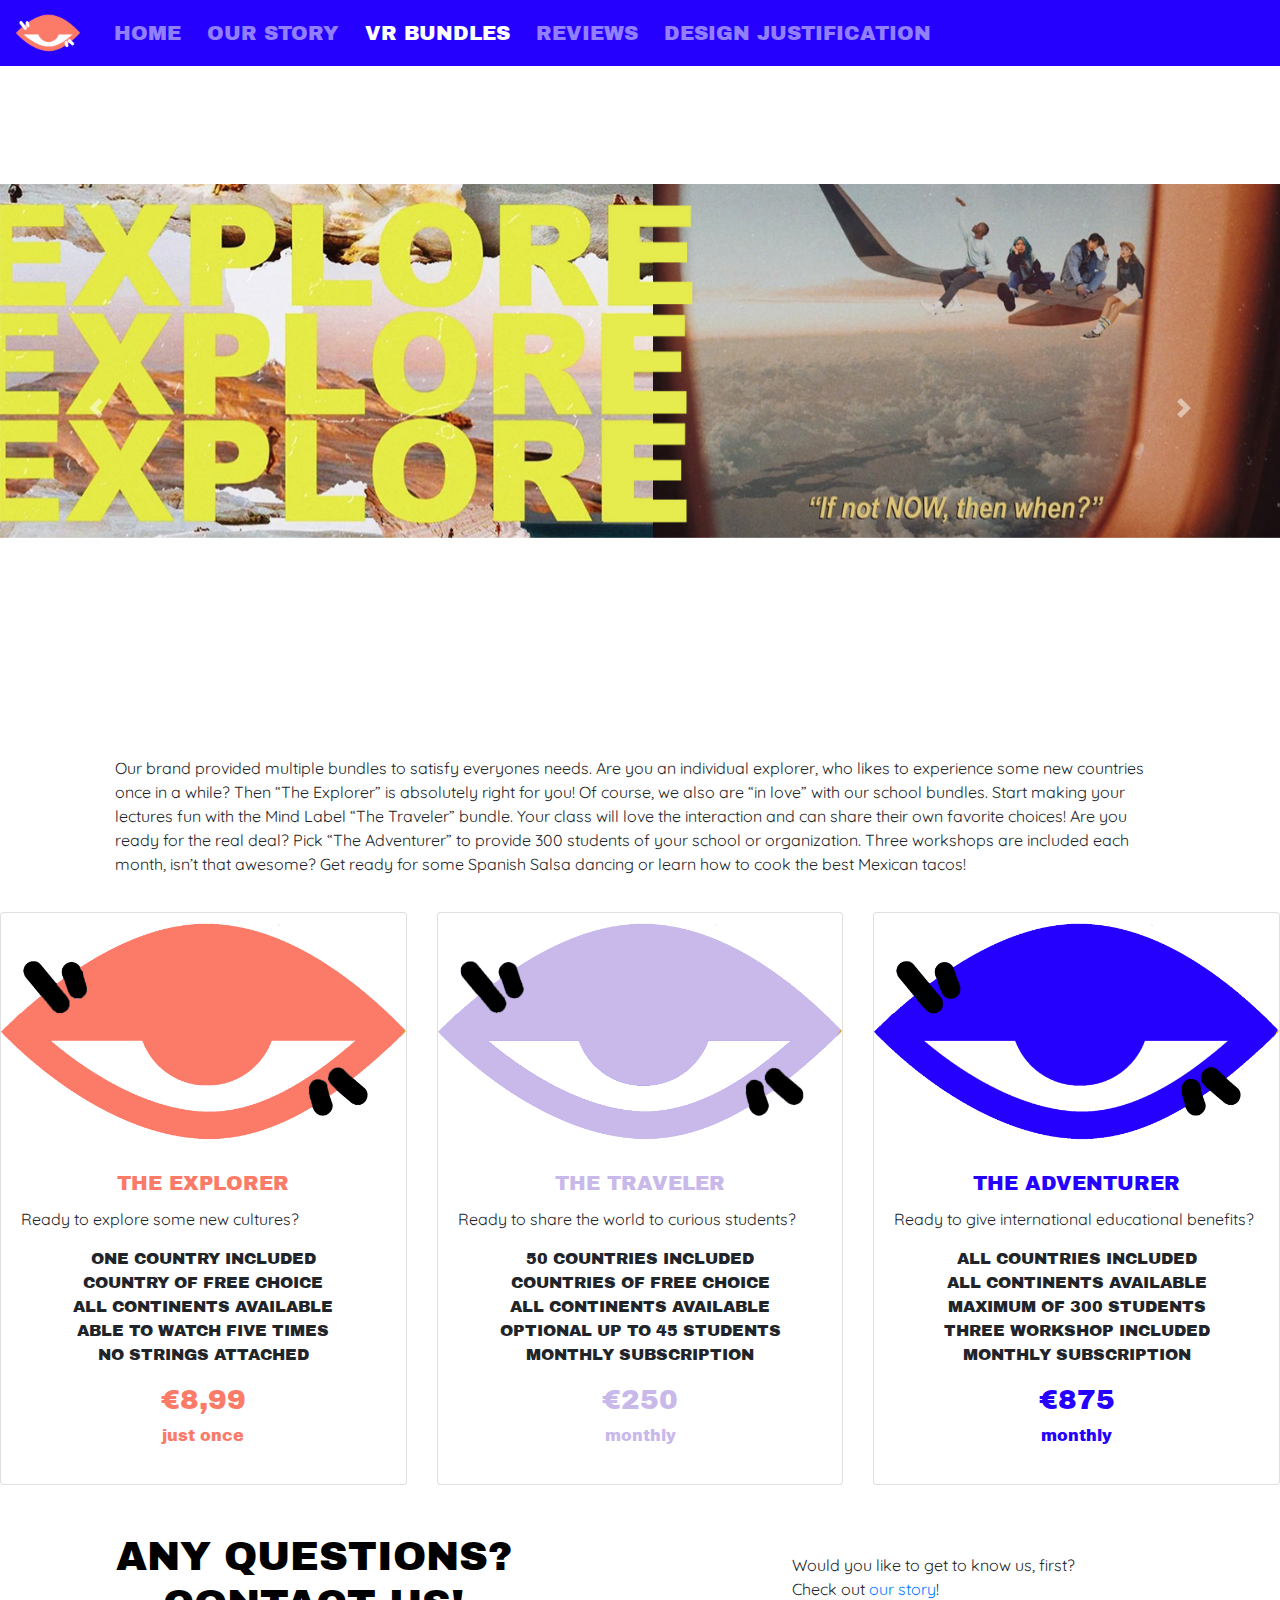
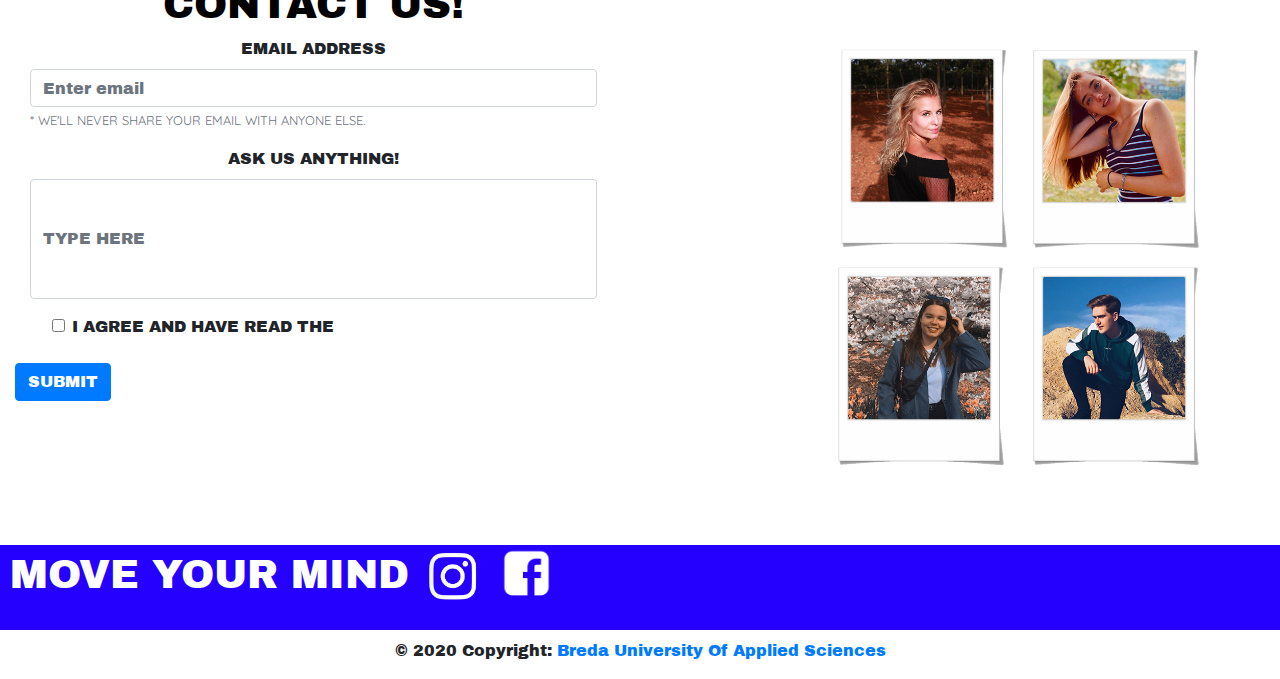
==== commit b0e5dc8b: "extra stuff loes" ====
--- a/bundles.html
+++ b/bundles.html
@@ -11,6 +11,9 @@
     <link rel="stylesheet" href="css/bootstrap.min.css">
    <link href="https://fonts.googleapis.com/css?family=Quicksand&display=swap" rel="stylesheet">
 <link href="https://fonts.googleapis.com/css2?family=Archivo+Black&display=swap" rel="stylesheet">
+	
+	<link rel="icon" href="images/logo.png">
+
 	
 	</head>
 <body>
@@ -26,14 +29,14 @@
   </button>
   <div class="collapse navbar-collapse" id="navbarNav">
     <ul class="navbar-nav">
-      <li class="nav-item active">
-        <a class="nav-link" href="index.html">Home <span class="sr-only">(current)</span></a>
+      <li class="nav-item ">
+        <a class="nav-link" href="index.html">Home </a>
       </li>
       <li class="nav-item">
         <a class="nav-link" href="ourstory.html">Our Story</a>
       </li>
-      <li class="nav-item">
-        <a class="nav-link" href="bundles.html">VR Bundles</a>
+      <li class="nav-item active">
+        <a class="nav-link" href="bundles.html">VR Bundles<span class="sr-only">(current)</span></a>
       </li>
       <li class="nav-item">
         <a class="nav-link" href="reviews.html">Reviews</a>
@@ -142,7 +145,7 @@
         </div>
 	    <div class="form-check bundletext col-7 col-md-10">
 	      <input type="checkbox" class="form-check-input" id="exampleCheck1">
-	      <label class="form-check-label" for="exampleCheck1">I AGREE AND HAVE READ THE TERMS OF CONDITIONS</label>
+	      <label class="form-check-label" for="exampleCheck1">I AGREE AND HAVE READ THE <a href="https://www.youtube.com/watch?v=dQw4w9WgXcQ" target="_blank" class="hyperlinks" >TERMS AND CONDITIONS</a></label>
         </div><br>
 	    <button type="submit" class="btn btn-primary submit">SUBMIT</button>
       </form>
--- a/css/styles.css
+++ b/css/styles.css
@@ -138,13 +138,12 @@
 #buttontag {
 	background-color: #2500ffff;
 	border-color: transparent;
-	margin-left: 10rem;
+	
 }
 
 #buttontag2 {
 	background-color: #2500ffff;
 	border-color: transparent;
-	margin-left: 10rem;
 
 }
 
@@ -183,16 +182,14 @@
     float: none;
 }
 .thee {
-	font-family: arial Impact, Haettenschweiler, "Franklin Gothic Bold", "Arial Black", "sans-serif";
+font-family: 'Archivo Black', sans-serif;
 	color: #2500ffff;
 	text-align: center;
 }.thee1 {
-	font-family: arial Impact, Haettenschweiler, "Franklin Gothic Bold", "Arial Black", "sans-serif";
-	color: #fc7a68;
+font-family: 'Archivo Black', sans-serif;	color: #fc7a68;
 		text-align: center;
 }.thee2 {
-	font-family: arial Impact, Haettenschweiler, "Franklin Gothic Bold", "Arial Black", "sans-serif";
-	color: #c9b9eb;
+font-family: 'Archivo Black', sans-serif;	color: #c9b9eb;
 	text-align: center;
 }
 .bundletext {
@@ -246,6 +243,15 @@
 	color: #fc7a68;
 	text-align: left;
 }
+
+.backgroundblock6 {
+	background: white;
+	margin-top: 20px;
+	font-family: 'Archivo Black', sans-serif;
+	color: #2500ff;
+	text-align: center;
+}
+	
 .gallery {
 	margin: 1px;
 }
@@ -254,3 +260,27 @@
 	text-align: left;
 
 }
+
+.smallheader {
+	margin-top: 15px;
+}
+
+.text-body2 {
+	font-family: 'Quicksand', sans-serif;
+	text-align: left;
+	font-size: 20px;
+	
+	
+}
+
+.results {
+	margin-top: 20px;
+	margin-bottom: 20px;
+}
+
+.results1 {
+	margin-top: 20px;
+	margin-bottom: 20px;
+	margin-right: 10px;
+}
+
